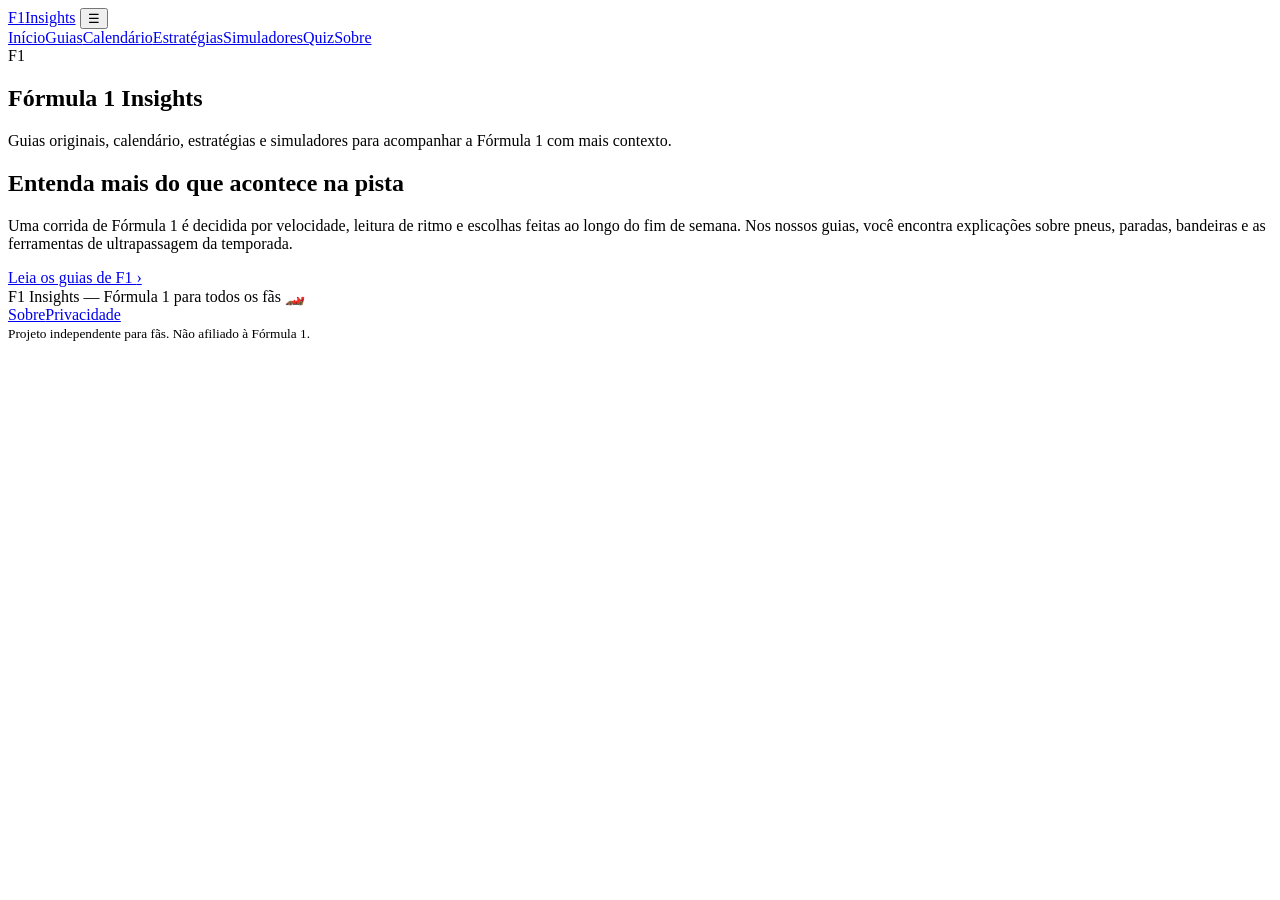
==== f1_insights/index.html @ ce747c92 "Add initial F1 Insights HTML structure" ====
<!doctype html>
<html lang="pt-BR">
<head>
  <meta charset="utf-8" />
  <meta name="viewport" content="width=device-width, initial-scale=1" />
  <meta name="theme-color" content="#080c16" />
  <meta name="description" content="F1 Insights: guias originais sobre Fórmula 1, calendário atualizado, estratégias de corrida, simuladores e quiz para fãs." />
  <title>F1 Insights — Fórmula 1 para todos os fãs</title>
  <link rel="stylesheet" href="styles.css" />
</head>
<body>
  <header class="topbar">
    <a class="brand" href="#inicio" aria-label="F1 Insights, início"><span class="brand-mark">F1</span><span>Insights</span></a>
    <button class="menu-toggle" aria-label="Abrir navegação" aria-expanded="false">☰</button>
    <nav class="nav" aria-label="Navegação principal">
      <a href="#inicio" data-page="inicio">Início</a><a href="#guias" data-page="guias">Guias</a><a href="#calendario" data-page="calendario">Calendário</a><a href="#estrategias" data-page="estrategias">Estratégias</a><a href="#simulador" data-page="simulador">Simuladores</a><a href="#quiz" data-page="quiz">Quiz</a><a href="#sobre" data-page="sobre">Sobre</a>
    </nav>
  </header>
  <main id="app" tabindex="-1"><section class="hero"><div class="hero-mark">F1</div><h1>Fórmula 1 <span>Insights</span></h1><p>Guias originais, calendário, estratégias e simuladores para acompanhar a Fórmula 1 com mais contexto.</p></section><section class="card home-editorial"><h2>Entenda mais do que acontece na pista</h2><p>Uma corrida de Fórmula 1 é decidida por velocidade, leitura de ritmo e escolhas feitas ao longo do fim de semana. Nos nossos guias, você encontra explicações sobre pneus, paradas, bandeiras e as ferramentas de ultrapassagem da temporada.</p><a class="access" href="#guias">Leia os guias de F1 <span>›</span></a></section></main>
  <footer class="footer">F1 Insights — Fórmula 1 para todos os fãs <span aria-hidden="true">🏎️</span><nav class="footer-links" aria-label="Links institucionais"><a href="#sobre">Sobre</a><a href="#privacidade">Privacidade</a></nav><small>Projeto independente para fãs. Não afiliado à Fórmula 1.</small></footer>
  <dialog id="topic-dialog" class="topic-dialog"><button class="dialog-close" aria-label="Fechar">×</button><div id="topic-content"></div></dialog>
  <script src="app.js"></script>
</body>
</html>
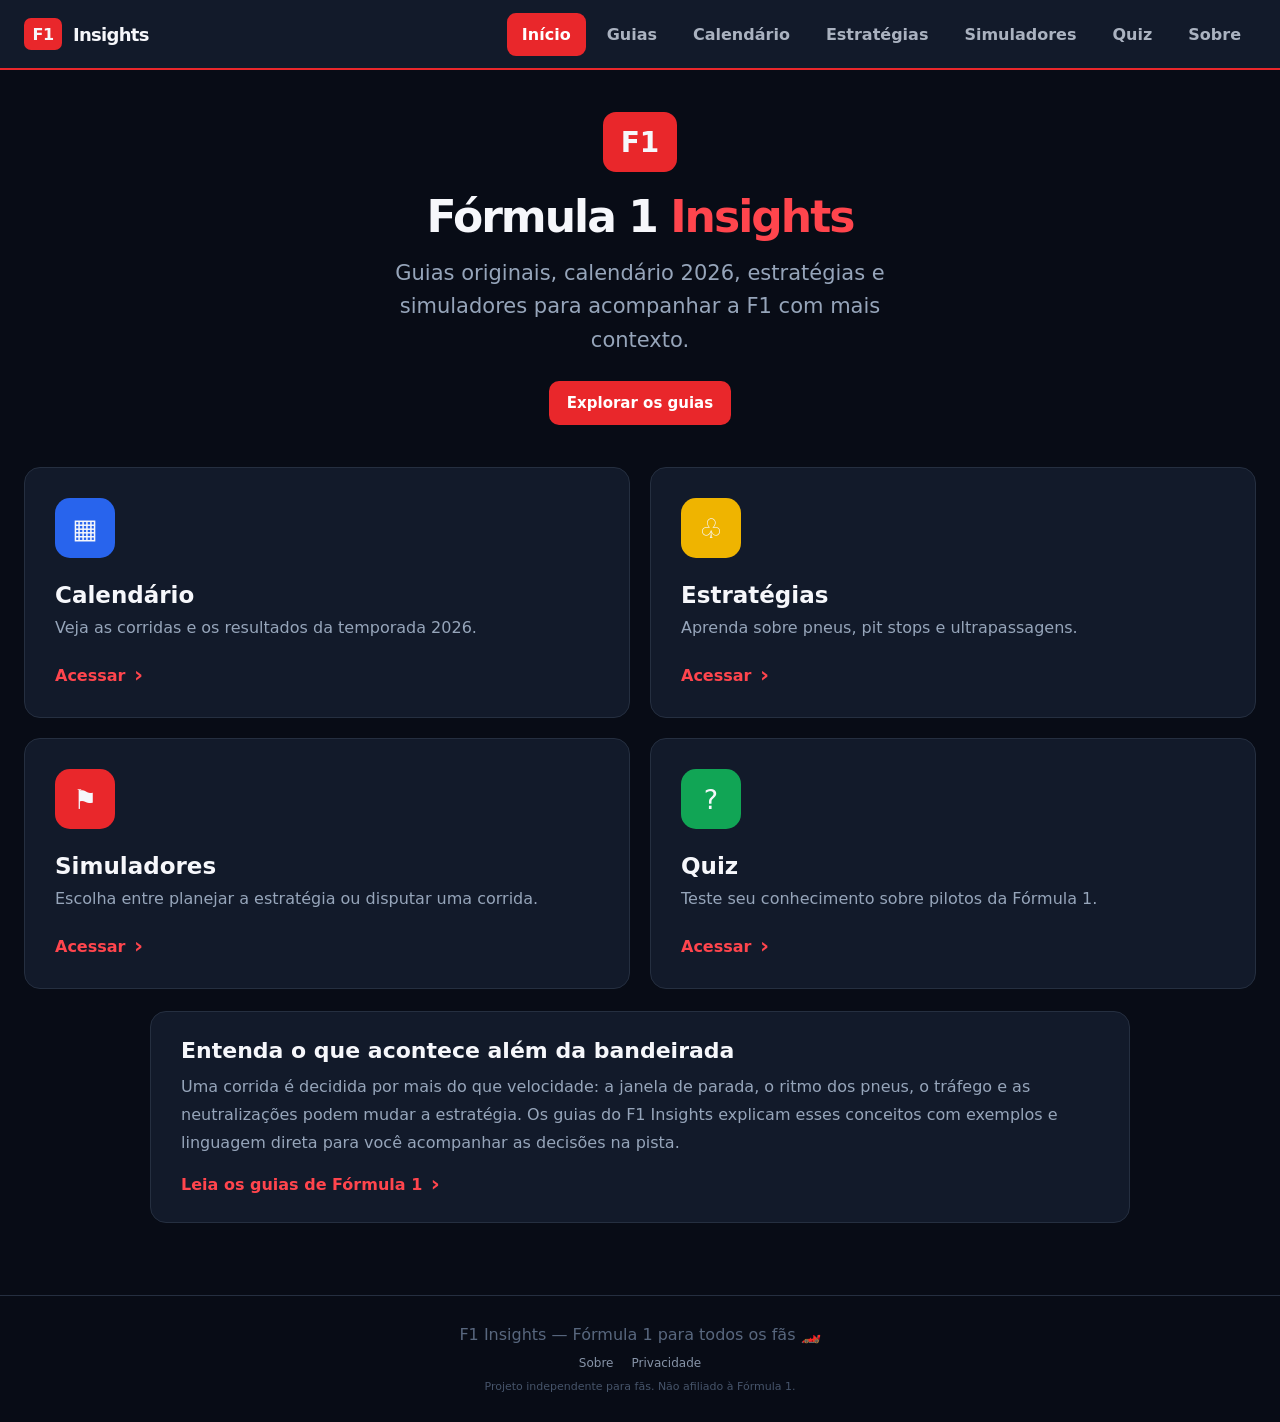
==== commit 891d3e4c: "Add favicon link to index.html" ====
--- a/f1_insights/index.html
+++ b/f1_insights/index.html
@@ -6,6 +6,7 @@
   <meta name="theme-color" content="#080c16" />
   <meta name="description" content="F1 Insights: guias originais sobre Fórmula 1, calendário atualizado, estratégias de corrida, simuladores e quiz para fãs." />
   <title>F1 Insights — Fórmula 1 para todos os fãs</title>
+  <link rel="icon" type="image/svg+xml" href="favicon-proposta.svg" />
   <link rel="stylesheet" href="styles.css" />
 </head>
 <body>
--- a/f1_insights/styles.css
+++ b/f1_insights/styles.css
@@ -0,0 +1,15 @@
+:root{color-scheme:dark;--bg:#080c16;--panel:#121a2a;--panel2:#0e1523;--line:#252f40;--muted:#96a5ba;--red:#e9272b;--red2:#ff454d;--green:#12a65a;--yellow:#efb400;--blue:#2864ed;font-family:Inter,system-ui,sans-serif;color:#f6f7fb;background:var(--bg);font-synthesis:none}*{box-sizing:border-box}body{margin:0;min-width:320px;background:var(--bg)}a{color:inherit;text-decoration:none}.topbar{height:70px;border-bottom:2px solid var(--red);background:#121a2a;display:flex;align-items:center;justify-content:space-between;padding:0 24px;position:sticky;top:0;z-index:5}.brand{display:flex;align-items:center;gap:11px;font-size:18px;font-weight:800;letter-spacing:-.04em}.brand-mark{display:grid;place-items:center;width:38px;height:32px;border-radius:7px;background:var(--red);font-size:16px;letter-spacing:-.03em}.nav{height:100%;display:flex;align-items:center;gap:6px}.nav a{padding:12px 15px;border-radius:9px;font-weight:650;color:#aab2c0;transition:.18s}.nav a:hover,.nav a.active{background:var(--red);color:white}.menu-toggle{display:none;background:none;border:1px solid var(--line);color:white;font-size:20px;border-radius:8px;padding:6px 10px}main{min-height:calc(100vh - 168px);padding:42px 24px 72px;max-width:1440px;margin:auto}.page-head{margin-bottom:28px}.page-head h1{font-size:36px;line-height:1.2;margin:0 0 8px;font-weight:800;letter-spacing:-.035em}.page-head p{margin:0;color:var(--muted);font-size:18px}.hero{text-align:center;padding:0 0 42px;margin:0 auto;max-width:720px}.hero .hero-mark{width:74px;height:60px;display:grid;place-items:center;margin:0 auto 20px;background:var(--red);border-radius:13px;font-weight:900;font-size:28px}.hero h1{font-size:44px;line-height:1.15;letter-spacing:-.045em;margin:0 0 14px}.hero h1 span{color:var(--red2)}.hero p{font-size:21px;line-height:1.6;color:var(--muted);margin:0 auto;max-width:560px}.grid{display:grid;grid-template-columns:repeat(2,minmax(0,1fr));gap:20px}.feature-card,.card{background:var(--panel);border:1px solid var(--line);border-radius:16px}.feature-card{padding:30px;min-height:225px;transition:transform .18s,border-color .18s}.feature-card:hover{transform:translateY(-3px);border-color:#45546a}.icon-tile{width:60px;height:60px;border-radius:15px;display:grid;place-items:center;margin-bottom:24px;font-size:27px}.icon-blue{background:var(--blue)}.icon-yellow{background:var(--yellow)}.icon-red{background:var(--red)}.icon-green{background:#11a555}.feature-card h2{font-size:23px;margin:0 0 8px}.feature-card p{color:var(--muted);margin:0 0 22px;line-height:1.5}.access{color:var(--red2);font-weight:700}.access span{font-size:22px;vertical-align:-1px;margin-left:3px}.card{padding:24px}.progress-wrap{margin-top:16px;width:min(400px,100%);height:10px;border-radius:99px;background:#222c3b;overflow:hidden}.progress-fill{height:100%;width:100%;background:var(--red);border-radius:inherit}.race-list{display:grid;gap:14px;margin-top:36px}.race-row{display:grid;grid-template-columns:54px 28px 1fr auto;align-items:center;gap:16px;padding:20px 24px;background:var(--panel2);border:1px solid #1d2737;border-radius:15px}.race-country{font-size:20px;font-weight:750;color:#bac3d1;text-align:center}.race-check{font-size:20px;color:var(--green)}.race-info strong{display:block;color:#e4e8ef;font-size:16px}.race-info small{display:block;color:#8491a3;margin-top:5px}.race-date{font-weight:650;color:#8491a3}.race-result{display:block;color:#61718a;font-size:12px;margin-top:4px}.strategy-grid{margin-top:40px}.strategy-card{padding:26px 30px;cursor:pointer;min-height:185px;transition:border-color .2s,transform .2s}.strategy-card:hover{border-color:#53627a;transform:translateY(-2px)}.strategy-emoji{font-size:29px;margin-bottom:18px;display:block}.strategy-card h2{font-size:20px;margin:0 0 10px}.strategy-card p{margin:0;color:var(--muted);line-height:1.5}.quiz-wrap{max-width:720px;margin:0 auto}.quiz-top{display:flex;justify-content:space-between;align-items:center;margin-bottom:22px}.quiz-top h1{font-size:29px;margin:0}.quiz-count{color:var(--muted)}.quiz-progress{height:8px;border-radius:99px;background:#222c3b;overflow:hidden;margin-bottom:40px}.quiz-progress span{height:100%;display:block;background:var(--red);transition:width .3s}.question{padding:30px;margin-bottom:20px}.question h2{font-size:22px;line-height:1.55;margin:0}.answers{display:grid;gap:14px}.answer{width:100%;text-align:left;padding:20px;border:1px solid #344156;border-radius:15px;background:var(--panel);color:#f4f6fa;font-family:inherit;font-size:16px;font-weight:600;cursor:pointer;transition:.15s}.answer:hover:not(:disabled){border-color:#8390a4;transform:translateX(2px)}.answer:disabled{cursor:default}.answer.correct{border-color:var(--green);background:#10271e}.answer.incorrect{border-color:var(--red);background:#2a171d}.answer .letter{color:#8795a9;margin-right:14px;font-weight:500}.feedback{min-height:28px;color:var(--muted);margin:15px 4px}.button{border:0;border-radius:10px;padding:13px 18px;background:var(--red);color:white;font-family:inherit;font-size:15px;font-weight:700;cursor:pointer}.button:hover{background:#c91f25}.button.secondary{background:#222c3b}.quiz-finish{text-align:center;padding:32px}.quiz-finish .score{font-size:56px;font-weight:850;color:var(--red2);margin:10px}.quiz-finish p{color:var(--muted)}.sim-layout{display:grid;grid-template-columns:minmax(0,1.1fr) minmax(300px,.9fr);gap:20px}.sim-form{display:grid;gap:20px}.sim-form label{display:grid;gap:9px;font-weight:650}.sim-form select,.sim-form input{width:100%;background:#0b111d;border:1px solid #344156;color:white;border-radius:10px;padding:13px;font:inherit}.sim-form input[type=range]{padding:0;accent-color:var(--red)}.sim-out{display:flex;flex-direction:column;justify-content:center;min-height:310px}.sim-out .out-icon{font-size:35px}.sim-out h2{margin:12px 0 8px}.sim-out p{color:var(--muted);line-height:1.65}.sim-out .strategy-pill{display:inline-flex;align-self:flex-start;background:#212b3b;padding:8px 12px;border-radius:99px;color:#ffd45d;font-size:13px;font-weight:700;margin-top:8px}.topic-dialog{width:min(560px,calc(100% - 28px));border:1px solid #344156;border-radius:18px;padding:32px;background:var(--panel);color:white}.topic-dialog::backdrop{background:rgba(1,4,10,.78);backdrop-filter:blur(3px)}.dialog-close{float:right;background:none;color:#aab2c0;border:0;font-size:30px;cursor:pointer;line-height:1}.topic-dialog h2{font-size:28px;margin:8px 38px 14px 0}.topic-dialog p,.topic-dialog li{color:#b2bfd0;line-height:1.7}.topic-dialog ul{padding-left:22px}.footer{border-top:1px solid var(--line);min-height:105px;text-align:center;padding:29px 20px;color:#58677e;font-size:16px}.footer small{display:block;margin:10px 0 0;font-size:11px;color:#46546a}@media(max-width:760px){.topbar{height:64px;padding:0 16px}.menu-toggle{display:block}.nav{display:none;position:absolute;top:63px;left:0;right:0;height:auto;padding:10px 12px 14px;background:#121a2a;border-bottom:1px solid var(--line);flex-wrap:wrap}.nav.open{display:flex}.nav a{flex:1 1 28%;text-align:center;padding:10px 8px}main{padding:30px 16px 52px}.hero{padding-bottom:30px}.hero h1{font-size:34px}.hero p{font-size:18px}.grid{grid-template-columns:1fr;gap:14px}.feature-card{min-height:auto;padding:23px}.icon-tile{margin-bottom:16px}.page-head h1{font-size:30px}.page-head p{font-size:16px}.race-list{gap:10px;margin-top:26px}.race-row{grid-template-columns:40px 22px 1fr;gap:10px;padding:16px 12px}.race-date{grid-column:3;justify-self:start;font-size:13px;margin-top:-4px}.race-info strong{font-size:14px}.race-country{font-size:17px}.strategy-grid{margin-top:26px}.strategy-card{padding:22px;min-height:160px}.sim-layout{grid-template-columns:1fr}.quiz-wrap{max-width:100%}.question{padding:22px}.question h2{font-size:19px}.quiz-progress{margin-bottom:25px}.answer{padding:17px}.footer{font-size:14px}}@media(min-width:761px) and (max-width:980px){.nav{gap:0}.nav a{padding:11px 10px;font-size:14px}.feature-card{padding:24px}}
+
+.race-upcoming .race-check{color:var(--yellow)}.race-upcoming .race-result{color:#e5bd54}
+.simulator-choice-grid{margin-top:34px}.simulator-choice{width:100%;min-height:225px;text-align:left;color:inherit;font:inherit;cursor:pointer;transition:transform .18s,border-color .18s}.simulator-choice:hover{transform:translateY(-3px);border-color:#53627a}.choice-icon{display:block;font-size:33px;margin-bottom:20px}.simulator-choice h2{font-size:22px;margin:0 0 10px}.simulator-choice p{color:var(--muted);line-height:1.55;margin:0 0 20px}.back-link{border:0;background:none;color:#adb9c9;font:inherit;cursor:pointer;margin:-16px 0 20px;padding:4px 0}.back-link:hover{color:white}.race-config{display:grid;grid-template-columns:repeat(2,minmax(0,1fr));gap:18px;max-width:850px}.race-config label,.strategy-options>label:not(.radio-option){display:grid;gap:9px;font-weight:650}.race-config select,.race-config input,.strategy-options select{width:100%;background:#0b111d;border:1px solid #344156;color:white;border-radius:10px;padding:13px;font:inherit}.race-config input[type=number]{appearance:textfield}.race-config .button{grid-column:1/-1}.page-head.race-heading{display:flex;align-items:center;justify-content:space-between;gap:20px;margin-bottom:20px}.race-position{display:grid;justify-items:end;gap:3px;color:var(--muted);font-size:13px}.race-position strong{font-size:28px;color:var(--red2)}.race-progress-card{padding:22px 26px}.lap-label,.race-status,.leaderboard-title{display:flex;align-items:center;justify-content:space-between;gap:12px}.lap-label span{color:var(--muted)}.race-progress{height:12px;border-radius:99px;background:#222c3b;overflow:hidden;margin:15px 0}.race-progress span{display:block;height:100%;background:var(--red);border-radius:inherit;transition:width .35s}.race-status{color:var(--muted);font-size:14px;flex-wrap:wrap}.race-status b{color:#f3f5f9}.race-leaderboard{margin-top:18px}.leaderboard-title h2{margin:0 0 12px;font-size:21px}.leaderboard-title span{color:var(--muted);font-size:13px}.table-scroll{overflow-x:auto}table{width:100%;min-width:600px;border-collapse:collapse;text-align:left}th,td{padding:13px 10px;border-bottom:1px solid #263144}th{font-size:12px;color:#8491a3;text-transform:uppercase;letter-spacing:.06em}td{font-size:14px;color:#dfe5ee}.player-row{background:#1a2030}.player-row td:nth-child(2){color:#fff;font-weight:750}.race-strategy{margin:18px 0;border-color:var(--red)}.strategy-prompt-title{display:flex;align-items:flex-start;gap:14px}.strategy-prompt-title>span{font-size:26px}.strategy-prompt-title h2{margin:0 0 5px}.strategy-prompt-title p{margin:0;color:var(--muted)}.strategy-options{display:grid;grid-template-columns:repeat(2,minmax(0,1fr));gap:15px;margin:22px 0}.radio-option{display:flex;align-items:center;gap:9px;padding:13px;border:1px solid #344156;border-radius:10px;background:#0d1421;cursor:pointer}.radio-option input{accent-color:var(--red)}.race-controls{display:flex;justify-content:flex-end;gap:10px;margin-top:16px}.race-finish-note{margin-top:18px;padding:18px 22px;border:1px solid var(--line);border-radius:14px;background:var(--panel);display:flex;align-items:center;justify-content:space-between;gap:14px;color:var(--muted)}.race-finish-note b{color:white}.race-finish-note .button{margin-left:auto}@media(max-width:760px){.simulator-choice-grid{margin-top:24px}.simulator-choice{min-height:0}.race-config{grid-template-columns:1fr}.race-config .button{grid-column:auto}.page-head.race-heading{align-items:flex-start}.race-position strong{font-size:24px}.race-progress-card{padding:18px}.race-status{align-items:flex-start;flex-direction:column;gap:7px}.strategy-options{grid-template-columns:1fr}.race-finish-note{align-items:flex-start;flex-wrap:wrap}.race-finish-note .button{margin-left:0}.race-controls{justify-content:stretch}.race-controls .button{flex:1}}
+.picker-fieldset{min-width:0;border:0;padding:0;margin:0 0 24px}.picker-fieldset legend{font-size:20px;font-weight:750;margin-bottom:14px}.choice-grid{display:grid;grid-template-columns:repeat(4,minmax(0,1fr));gap:12px}.choice-card{position:relative;display:flex;align-items:center;gap:12px;min-width:0;min-height:88px;padding:14px;background:#111927;border:1px solid #293548;border-radius:14px;cursor:pointer;transition:transform .16s,border-color .16s,background .16s}.choice-card:hover{transform:translateY(-2px);border-color:#66768c}.choice-card:has(input:checked){border-color:var(--red);background:#201821;box-shadow:0 0 0 1px var(--red)}.choice-card input,.tire-choice input{position:absolute;opacity:0;pointer-events:none}.choice-card:focus-within,.tire-choice:focus-within{outline:2px solid #fff;outline-offset:2px}.choice-emoji{width:42px;height:42px;flex:0 0 42px;display:grid;place-items:center;border-radius:12px;background:#202b3d;font-size:24px}.choice-copy{min-width:0;display:grid;gap:5px}.choice-copy b{font-size:14px;line-height:1.25}.choice-copy small{color:var(--muted);font-size:11px;line-height:1.3}.choice-check{position:absolute;right:10px;top:8px;color:var(--red2);font-size:15px;opacity:0}.choice-card:has(input:checked) .choice-check{opacity:1}.race-config-bottom{display:grid;grid-template-columns:minmax(180px,.7fr) minmax(0,1.3fr);gap:26px;align-items:center;margin:8px 0 22px}.race-config-bottom>label{display:grid;gap:14px;font-weight:650}.race-config-bottom>label strong{color:var(--red2)}.race-config-bottom input[type=range]{accent-color:var(--red);width:100%}.tire-picker legend{font-size:16px;margin-bottom:10px}.tire-choice-grid{display:grid;grid-template-columns:repeat(3,minmax(0,1fr));gap:9px}.tire-choice{position:relative;display:grid;justify-items:center;gap:5px;padding:11px 6px 9px;border:1px solid #344156;border-radius:11px;background:#0d1421;cursor:pointer}.tire-choice:has(input:checked){border-color:var(--red);background:#201821}.tire-choice b{font-size:13px}.tire-choice small{font-size:10px;color:var(--muted)}.tire-dot{width:14px;height:14px;border-radius:50%;border:3px solid #59677c}.soft-dot{border-color:#f14550}.medium-dot{border-color:#efb400}.hard-dot{border-color:#e9eaf0}.race-start-button{min-width:180px}.tire-wear-widget{margin:14px 0 18px}.tire-wear-widget>div:first-child{display:flex;align-items:center;justify-content:space-between;gap:10px;font-size:13px}.tire-wear-widget>div:first-child span{color:#c3cbd7}.tire-wear-track{height:9px;border-radius:99px;background:#222c3b;overflow:hidden;margin:8px 0 5px}.tire-wear-track span{display:block;height:100%;border-radius:inherit;transition:width .35s,background .35s}.tire-wear-widget>small{font-size:11px;color:#76849a}@media(max-width:950px){.choice-grid{grid-template-columns:repeat(2,minmax(0,1fr))}}@media(max-width:600px){.choice-grid{grid-template-columns:1fr}.choice-card{min-height:76px}.race-config-bottom{grid-template-columns:1fr;gap:16px}.race-start-button{width:100%}.tire-wear-widget>div:first-child{align-items:flex-start;flex-direction:column;gap:4px}}
+.race-config .picker-fieldset,.race-config-bottom{grid-column:1/-1}.race-config .choice-card{display:flex;gap:12px;font-weight:500}.race-config .tire-choice{gap:5px;font-weight:500}
+.strategy-main{font-size:15px;line-height:1.75}.strategy-callout{margin:18px 0;padding:14px 16px;border-left:3px solid var(--red);border-radius:0 10px 10px 0;background:#0d1421}.strategy-callout strong{font-size:13px;color:#f2c0c2}.sim-out .strategy-callout p{margin:6px 0 0;color:#b7c3d3;line-height:1.65}
+.sim-layout{align-items:start}.sim-form{align-self:start;align-content:start}.sim-out{align-self:start;width:100%}
+.about-hero{max-width:760px;margin:0 auto;text-align:center;padding:8px 0 24px}.about-hero .eyebrow{margin:18px 0 8px;color:var(--red2);font-weight:800;font-size:12px;letter-spacing:.16em}.about-hero h1{font-size:44px;letter-spacing:-.04em;margin:0}.about-hero h1 span{color:var(--red2)}.about-lead{max-width:660px;margin:18px auto 0;color:var(--muted);font-size:19px;line-height:1.7}.about-cta{display:inline-flex;margin-top:24px}.about-grid{grid-template-columns:repeat(3,minmax(0,1fr));margin-top:28px}.about-card{padding:26px}.about-card>span{font-size:30px}.about-card h2{font-size:19px;margin:16px 0 8px}.about-card p{color:var(--muted);line-height:1.65;margin:0}.about-note{text-align:center;color:#697990;font-size:13px;margin:30px 0 0}@media(max-width:760px){.about-hero{padding-top:0}.about-hero h1{font-size:36px}.about-lead{font-size:17px}.about-grid{grid-template-columns:1fr;margin-top:18px}.about-card{padding:22px}}
+.author-section{max-width:820px;margin:28px auto 0;padding:25px 28px;display:grid;grid-template-columns:72px minmax(0,1fr);align-items:center;gap:22px}.author-avatar{width:72px;height:72px;border-radius:50%;display:grid;place-items:center;background:#202b3d;font-size:34px}.author-content .eyebrow{margin:0 0 5px;color:var(--red2);font-weight:800;font-size:11px;letter-spacing:.15em}.author-content h2{margin:0 0 10px;font-size:22px}.author-content>p:last-child{margin:0;color:var(--muted);line-height:1.7}.about-note{line-height:1.5}@media(max-width:600px){.author-section{grid-template-columns:1fr;justify-items:start;padding:22px}.author-avatar{width:60px;height:60px;font-size:28px}}
+.contact-section{max-width:820px;margin:40px auto 0;padding-top:30px;border-top:1px solid var(--line)}.contact-heading{text-align:center;margin-bottom:18px}.contact-heading .eyebrow{margin:0 0 5px;color:var(--red2);font-weight:800;font-size:11px;letter-spacing:.15em}.contact-heading h2{font-size:25px;margin:0 0 6px}.contact-heading>p:last-child{color:var(--muted);margin:0}.contact-grid{grid-template-columns:repeat(2,minmax(0,1fr));gap:14px}.contact-card{display:flex;align-items:center;gap:15px;padding:20px}.contact-icon{width:48px;height:48px;flex:0 0 48px;display:grid;place-items:center;border-radius:13px;background:#202b3d;font-size:25px}.contact-card h3{font-size:17px;margin:0 0 4px}.contact-card p{color:var(--muted);font-size:13px;margin:0 0 8px}.contact-placeholder{color:#e6bc5a;font-size:12px;font-weight:650}@media(max-width:760px){.contact-grid{grid-template-columns:1fr}.contact-section{margin-top:28px}}
+.contact-icon svg{display:block;width:27px;height:27px}.contact-github{color:#fff}.contact-coffee{color:#ffdd00}
+.home-editorial{max-width:980px;margin:22px auto 0;padding:26px 30px}.home-editorial h2{font-size:22px;margin:0 0 10px}.home-editorial p{color:var(--muted);line-height:1.75;margin:0 0 14px}.guide-list{display:grid;gap:18px;max-width:920px;margin:0 auto}.guide-article{padding:28px 32px}.guide-kicker{margin:0 0 8px;color:var(--red2);font-size:11px;font-weight:800;letter-spacing:.14em}.guide-article h2{font-size:23px;line-height:1.35;margin:0 0 14px}.guide-article p:not(.guide-kicker){color:#b5c0d0;line-height:1.8;margin:0 0 13px}.guide-article p:last-child{margin-bottom:0}.guide-article a,.privacy-content a{color:#ff7479;text-decoration:underline;text-underline-offset:3px}.guide-source{font-size:12px}.guide-disclaimer{max-width:920px;margin:18px auto 0;padding:14px 18px;border-left:3px solid #52627a;background:#101725;color:#8e9cb0;font-size:13px;line-height:1.6}.privacy-content{max-width:920px;margin:0 auto;padding:30px 34px}.privacy-content h2{font-size:19px;margin:27px 0 8px}.privacy-content h2:first-of-type{margin-top:20px}.privacy-content p{color:#b5c0d0;line-height:1.8;margin:0 0 13px}.privacy-content .privacy-updated{font-size:13px;color:#8593a8;margin-bottom:22px}.footer-links{display:flex;justify-content:center;gap:18px;margin-top:12px}.footer-links a{font-size:12px;color:#8794a8}.footer-links a:hover{color:#fff}@media(max-width:760px){.home-editorial{padding:22px;margin-top:14px}.guide-article{padding:22px}.guide-article h2{font-size:20px}.privacy-content{padding:22px}.nav a{flex:1 1 25%}}
+.calendar-update{display:flex;align-items:center;gap:10px;color:#8290a4;font-size:13px;margin:12px 0 0!important}.calendar-refresh{border:0;background:none;padding:0;color:#ff7479;text-decoration:underline;text-underline-offset:3px;font:inherit;cursor:pointer}.calendar-refresh:hover{color:#fff}
+.contact-card:last-child{grid-column:1/-1}.contact-email{color:#ff7479}@media(max-width:760px){.contact-card:last-child{grid-column:auto}}
